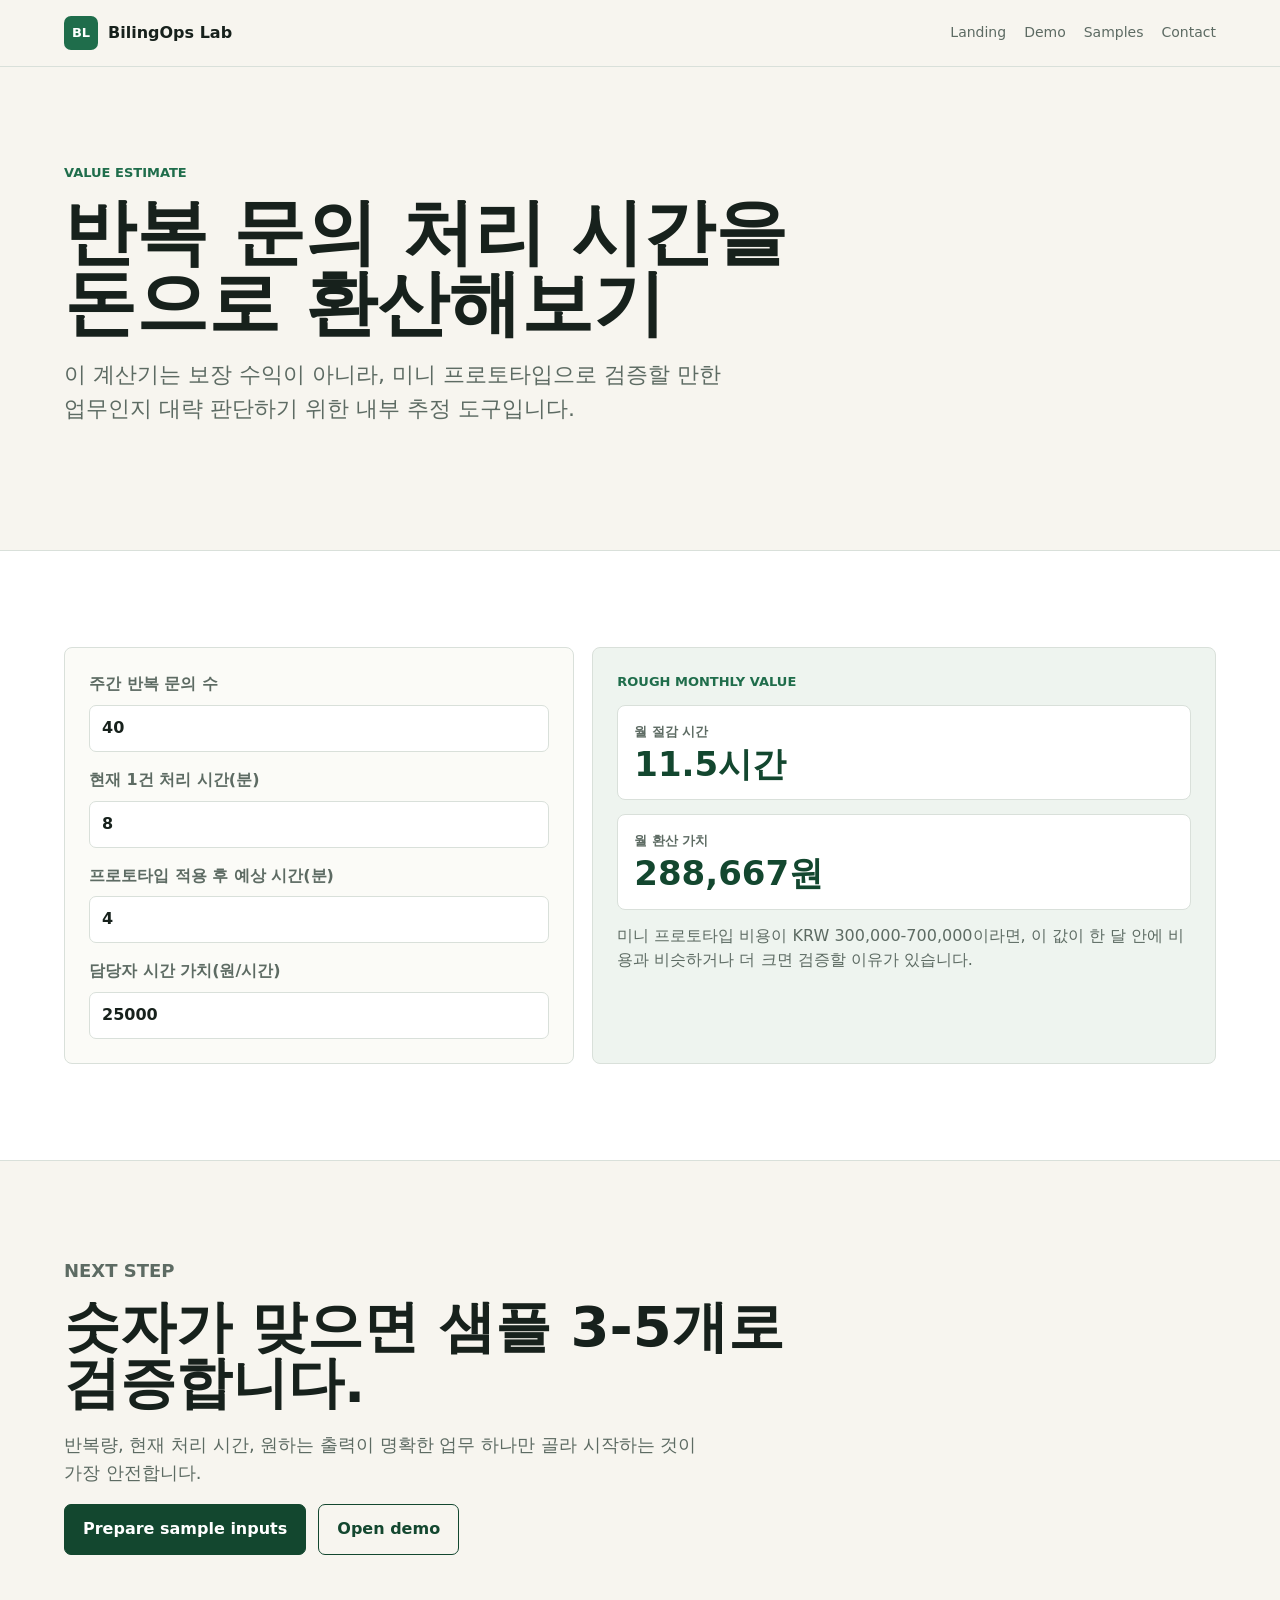
==== calculator.html @ 76c9f226 "Add workflow value calculator" ====
<!doctype html>
<html lang="ko">
  <head>
    <meta charset="utf-8">
    <meta name="viewport" content="width=device-width, initial-scale=1">
    <title>BilingOps Lab | Workflow Value Calculator</title>
    <meta
      name="description"
      content="Estimate the rough monthly value of reducing repeated inquiry handling time with a mini prototype."
    >
    <link rel="stylesheet" href="./styles.css">
  </head>
  <body>
    <header class="topbar">
      <a class="brand" href="./index.html" aria-label="BilingOps Lab home">
        <span class="brand-mark">BL</span>
        <span>BilingOps Lab</span>
      </a>
      <nav aria-label="Primary navigation">
        <a href="./index.html">Landing</a>
        <a href="./demo.html">Demo</a>
        <a href="./intake.html">Samples</a>
        <a href="mailto:dlwlsgh1200@gmail.com">Contact</a>
      </nav>
    </header>

    <main>
      <section class="intake-hero">
        <p class="eyebrow">Value estimate</p>
        <h1><span>반복 문의 처리 시간을</span><span>돈으로 환산해보기</span></h1>
        <p class="lead">
          이 계산기는 보장 수익이 아니라, 미니 프로토타입으로 검증할 만한 업무인지
          대략 판단하기 위한 내부 추정 도구입니다.
        </p>
      </section>

      <section class="calculator-section">
        <div class="calculator-grid">
          <form class="calculator-panel" id="roi-form">
            <label>
              <span>주간 반복 문의 수</span>
              <input id="weekly-volume" type="number" min="1" value="40">
            </label>
            <label>
              <span>현재 1건 처리 시간(분)</span>
              <input id="current-minutes" type="number" min="1" value="8">
            </label>
            <label>
              <span>프로토타입 적용 후 예상 시간(분)</span>
              <input id="new-minutes" type="number" min="0" value="4">
            </label>
            <label>
              <span>담당자 시간 가치(원/시간)</span>
              <input id="hourly-value" type="number" min="0" step="1000" value="25000">
            </label>
          </form>

          <section class="calculator-result" aria-live="polite">
            <p class="example-label">Rough monthly value</p>
            <div class="result-metric">
              <span>월 절감 시간</span>
              <strong id="hours-saved">0시간</strong>
            </div>
            <div class="result-metric">
              <span>월 환산 가치</span>
              <strong id="money-saved">0원</strong>
            </div>
            <p>
              미니 프로토타입 비용이 KRW 300,000-700,000이라면, 이 값이 한 달 안에
              비용과 비슷하거나 더 크면 검증할 이유가 있습니다.
            </p>
          </section>
        </div>
      </section>

      <section class="contact">
        <p class="eyebrow">Next step</p>
        <h2>숫자가 맞으면 샘플 3-5개로 검증합니다.</h2>
        <p>
          반복량, 현재 처리 시간, 원하는 출력이 명확한 업무 하나만 골라 시작하는 것이 가장 안전합니다.
        </p>
        <div class="contact-actions">
          <a class="button primary" href="./intake.html">Prepare sample inputs</a>
          <a class="button secondary" href="./demo.html">Open demo</a>
        </div>
      </section>
    </main>

    <script>
      const fields = {
        volume: document.querySelector("#weekly-volume"),
        current: document.querySelector("#current-minutes"),
        next: document.querySelector("#new-minutes"),
        hourly: document.querySelector("#hourly-value"),
        hours: document.querySelector("#hours-saved"),
        money: document.querySelector("#money-saved")
      };

      const formatter = new Intl.NumberFormat("ko-KR");

      function calculate() {
        const weeklyVolume = Math.max(0, Number(fields.volume.value) || 0);
        const currentMinutes = Math.max(0, Number(fields.current.value) || 0);
        const newMinutes = Math.max(0, Number(fields.next.value) || 0);
        const hourlyValue = Math.max(0, Number(fields.hourly.value) || 0);
        const minutesSaved = Math.max(0, currentMinutes - newMinutes);
        const monthlyHours = weeklyVolume * minutesSaved * 4.33 / 60;
        const monthlyValue = monthlyHours * hourlyValue;

        fields.hours.textContent = `${formatter.format(Math.round(monthlyHours * 10) / 10)}시간`;
        fields.money.textContent = `${formatter.format(Math.round(monthlyValue))}원`;
      }

      Object.values(fields).forEach((field) => {
        if (field instanceof HTMLInputElement) {
          field.addEventListener("input", calculate);
        }
      });
      calculate();
    </script>
  </body>
</html>
---- styles.css ----
:root {
  color-scheme: light;
  --ink: #17211c;
  --muted: #5d6b63;
  --line: #d9e0da;
  --paper: #f7f5ef;
  --white: #ffffff;
  --green: #1f6d4b;
  --green-dark: #13472f;
  --amber: #c37828;
  --blue: #255f85;
  --shadow: 0 18px 60px rgba(23, 33, 28, 0.12);
}

* {
  box-sizing: border-box;
}

html {
  scroll-behavior: smooth;
}

body {
  margin: 0;
  background: var(--paper);
  color: var(--ink);
  font-family: Inter, ui-sans-serif, system-ui, -apple-system, BlinkMacSystemFont, "Segoe UI", sans-serif;
  line-height: 1.55;
  overflow-x: hidden;
}

a {
  color: inherit;
  text-decoration: none;
}

.topbar {
  position: sticky;
  top: 0;
  z-index: 10;
  display: flex;
  align-items: center;
  justify-content: space-between;
  gap: 24px;
  padding: 16px clamp(18px, 5vw, 64px);
  background: rgba(247, 245, 239, 0.92);
  border-bottom: 1px solid var(--line);
  backdrop-filter: blur(16px);
}

.brand {
  display: inline-flex;
  align-items: center;
  gap: 10px;
  font-weight: 800;
}

.brand-mark {
  display: inline-grid;
  width: 34px;
  height: 34px;
  place-items: center;
  background: var(--green);
  color: white;
  font-size: 13px;
  border-radius: 7px;
}

nav {
  display: flex;
  align-items: center;
  gap: 18px;
  color: var(--muted);
  font-size: 14px;
}

nav a:hover {
  color: var(--green-dark);
}

.hero {
  display: grid;
  min-height: calc(100vh - 67px);
  grid-template-columns: minmax(0, 1fr) minmax(360px, 0.85fr);
  gap: clamp(32px, 6vw, 80px);
  align-items: center;
  padding: clamp(64px, 10vw, 120px) clamp(18px, 5vw, 64px) 54px;
}

.hero-copy {
  min-width: 0;
  max-width: 760px;
}

.eyebrow {
  margin: 0 0 14px;
  color: var(--green);
  font-size: 13px;
  font-weight: 800;
  letter-spacing: 0;
  text-transform: uppercase;
}

h1,
h2,
h3,
p {
  margin-top: 0;
}

h1 {
  margin-bottom: 20px;
  font-size: 112px;
  line-height: 0.92;
  letter-spacing: 0;
}

h2 {
  margin-bottom: 20px;
  font-size: 56px;
  line-height: 1;
  letter-spacing: 0;
}

h3 {
  margin-bottom: 10px;
  font-size: 21px;
  line-height: 1.2;
  letter-spacing: 0;
}

.lead {
  max-width: 680px;
  margin-bottom: 28px;
  color: var(--muted);
  font-size: 22px;
  overflow-wrap: break-word;
}

.hero-actions,
.contact-actions,
.contact .button {
  display: inline-flex;
}

.hero-actions,
.contact-actions {
  flex-wrap: wrap;
  gap: 12px;
}

.button {
  min-height: 46px;
  align-items: center;
  justify-content: center;
  padding: 12px 18px;
  border: 1px solid var(--green-dark);
  border-radius: 7px;
  font-weight: 800;
}

.button.primary {
  background: var(--green-dark);
  color: white;
}

.button.secondary {
  background: transparent;
  color: var(--green-dark);
}

.workflow-board {
  min-width: 0;
  width: 100%;
  max-width: 100%;
  padding: clamp(18px, 3vw, 28px);
  background: var(--white);
  border: 1px solid var(--line);
  border-radius: 8px;
  box-shadow: var(--shadow);
  overflow: hidden;
}

.board-header {
  display: flex;
  flex-wrap: wrap;
  justify-content: space-between;
  gap: 18px;
  padding-bottom: 18px;
  border-bottom: 1px solid var(--line);
  color: var(--muted);
  font-size: 14px;
}

.board-header strong {
  color: var(--green);
}

.flow-row {
  display: grid;
  grid-template-columns: 1fr 34px 1fr 34px 1fr;
  align-items: center;
  gap: 10px;
  padding: 28px 0;
}

.node {
  min-width: 0;
  min-height: 148px;
  padding: 18px;
  border: 1px solid var(--line);
  border-radius: 8px;
  background: #fbfbf7;
  color: var(--muted);
  font-size: 15px;
}

.node span {
  display: block;
  margin-bottom: 10px;
  color: var(--ink);
  font-weight: 900;
}

.node.input {
  border-top: 5px solid var(--blue);
}

.node.process {
  border-top: 5px solid var(--amber);
}

.node.review {
  border-top: 5px solid var(--green);
}

.connector {
  height: 2px;
  background: var(--line);
}

.metrics {
  display: grid;
  grid-template-columns: repeat(3, 1fr);
  gap: 10px;
}

.metrics div {
  min-width: 0;
  padding: 14px;
  background: #eef4ef;
  border-radius: 7px;
  color: var(--green-dark);
  font-weight: 900;
}

.metrics span {
  display: block;
  margin-bottom: 4px;
  color: var(--muted);
  font-size: 12px;
  font-weight: 700;
  text-transform: uppercase;
}

.band,
.workflows,
.use-cases,
.example,
.faq,
.calculator-section,
.contact,
.intake-hero {
  padding: clamp(58px, 8vw, 96px) clamp(18px, 5vw, 64px);
}

.band {
  background: var(--white);
  border-block: 1px solid var(--line);
}

.section-heading {
  max-width: 840px;
}

.columns,
.price-grid {
  display: grid;
  grid-template-columns: repeat(3, 1fr);
  gap: 18px;
  margin-top: 30px;
}

.columns article,
.price-grid article {
  padding: 24px;
  background: #fbfbf7;
  border: 1px solid var(--line);
  border-radius: 8px;
}

.columns p,
.price-grid p,
.contact p {
  color: var(--muted);
}

.workflows {
  background: #eef4ef;
}

.use-cases {
  background: #f7f5ef;
}

.example {
  background: var(--white);
  border-block: 1px solid var(--line);
}

.example-grid {
  display: grid;
  grid-template-columns: minmax(0, 0.9fr) minmax(0, 1.1fr);
  gap: 18px;
  margin-top: 30px;
}

.example-grid article {
  min-width: 0;
  padding: 24px;
  border: 1px solid var(--line);
  border-radius: 8px;
}

.example-input {
  background: #fbfbf7;
}

.example-output {
  background: #eef4ef;
}

.example-label {
  margin-bottom: 12px;
  color: var(--green);
  font-size: 13px;
  font-weight: 900;
  text-transform: uppercase;
}

.example-input p:last-child,
.example-output p:last-child {
  margin-bottom: 0;
}

.output-list {
  display: grid;
  gap: 8px;
}

.output-list span {
  min-width: 0;
  padding: 10px 12px;
  background: var(--white);
  border: 1px solid var(--line);
  border-radius: 7px;
  color: var(--green-dark);
  font-weight: 800;
  overflow-wrap: anywhere;
}

.use-case-stack {
  display: grid;
  gap: 14px;
  margin-top: 30px;
}

.use-case {
  display: grid;
  grid-template-columns: 150px minmax(0, 1fr) minmax(260px, 0.7fr);
  gap: 22px;
  align-items: start;
  padding: 24px;
  background: var(--white);
  border: 1px solid var(--line);
  border-radius: 8px;
}

.use-case-label {
  display: inline-flex;
  min-height: 38px;
  align-items: center;
  justify-content: center;
  padding: 8px 10px;
  background: var(--green-dark);
  color: white;
  border-radius: 7px;
  font-size: 13px;
  font-weight: 900;
}

.use-case p {
  margin-bottom: 0;
  color: var(--muted);
}

.use-case ul {
  margin: 0;
  padding-left: 18px;
  color: var(--muted);
}

.use-case li + li {
  margin-top: 6px;
}

.workflow-list {
  display: grid;
  grid-template-columns: repeat(2, 1fr);
  gap: 12px;
  margin-top: 30px;
}

.faq {
  background: #eef4ef;
}

.faq-list {
  display: grid;
  grid-template-columns: repeat(3, 1fr);
  gap: 18px;
  margin-top: 30px;
}

.faq-list article {
  min-width: 0;
  padding: 24px;
  background: var(--white);
  border: 1px solid var(--line);
  border-radius: 8px;
}

.faq-list p {
  margin-bottom: 0;
  color: var(--muted);
}

.calculator-section {
  background: var(--white);
  border-block: 1px solid var(--line);
}

.calculator-grid {
  display: grid;
  grid-template-columns: minmax(0, 0.9fr) minmax(0, 1.1fr);
  gap: 18px;
}

.calculator-panel,
.calculator-result {
  min-width: 0;
  padding: 24px;
  border: 1px solid var(--line);
  border-radius: 8px;
}

.calculator-panel {
  display: grid;
  gap: 16px;
  background: #fbfbf7;
}

.calculator-panel label {
  display: grid;
  gap: 8px;
  color: var(--muted);
  font-weight: 800;
}

.calculator-panel input {
  width: 100%;
  min-height: 46px;
  padding: 10px 12px;
  border: 1px solid var(--line);
  border-radius: 7px;
  background: var(--white);
  color: var(--ink);
  font: inherit;
  font-weight: 800;
}

.calculator-result {
  background: #eef4ef;
}

.result-metric {
  margin-bottom: 14px;
  padding: 16px;
  background: var(--white);
  border: 1px solid var(--line);
  border-radius: 8px;
}

.result-metric span {
  display: block;
  margin-bottom: 4px;
  color: var(--muted);
  font-size: 13px;
  font-weight: 800;
}

.result-metric strong {
  display: block;
  color: var(--green-dark);
  font-size: 34px;
  line-height: 1.1;
  overflow-wrap: anywhere;
}

.calculator-result p:last-child {
  margin-bottom: 0;
  color: var(--muted);
}

.workflow-item {
  display: grid;
  grid-template-columns: 54px 1fr;
  gap: 18px;
  align-items: start;
  padding: 22px;
  background: var(--white);
  border: 1px solid var(--line);
  border-radius: 8px;
}

.workflow-item span {
  display: inline-grid;
  width: 42px;
  height: 42px;
  place-items: center;
  background: var(--blue);
  color: white;
  border-radius: 7px;
  font-weight: 900;
}

.workflow-item p {
  margin-bottom: 0;
}

.price {
  margin-bottom: 12px;
  color: var(--green-dark) !important;
  font-size: 24px;
  font-weight: 900;
}

.contact {
  max-width: 900px;
}

.intake-hero {
  max-width: 980px;
}

.intake-hero h1 {
  max-width: 780px;
  font-size: 72px;
  line-height: 0.98;
  overflow-wrap: anywhere;
}

.intake-hero h1 span {
  display: block;
}

.contact p {
  max-width: 640px;
  font-size: 18px;
}

@media (max-width: 920px) {
  .hero {
    min-height: auto;
    grid-template-columns: 1fr;
    padding-top: 54px;
  }

  .hero > * {
    min-width: 0;
  }

  h1 {
    font-size: 72px;
  }

  .intake-hero h1 {
    font-size: 48px;
  }

  h2 {
    font-size: 44px;
  }

  .columns,
  .price-grid,
  .workflow-list,
  .example-grid,
  .faq-list,
  .calculator-grid,
  .use-case {
    grid-template-columns: 1fr;
  }
}

@media (max-width: 680px) {
  .topbar {
    align-items: flex-start;
    flex-direction: column;
    gap: 12px;
  }

  nav {
    width: 100%;
    flex-wrap: wrap;
    gap: 12px 16px;
  }

  .hero {
    padding-top: 52px;
  }

  .eyebrow {
    font-size: 12px;
    overflow-wrap: anywhere;
  }

  h1 {
    font-size: 48px;
  }

  .intake-hero h1 {
    font-size: 32px;
    line-height: 1.08;
  }

  h2 {
    font-size: 34px;
  }

  .lead {
    font-size: 18px;
    overflow-wrap: anywhere;
  }

  .workflow-board {
    padding: 18px;
  }

  .board-header {
    display: grid;
    grid-template-columns: 1fr;
    gap: 8px;
  }

  .node {
    overflow-wrap: anywhere;
  }

  .flow-row {
    grid-template-columns: 1fr;
  }

  .connector {
    width: 2px;
    height: 22px;
    justify-self: center;
  }

  .metrics {
    grid-template-columns: 1fr;
  }
}

@media (max-width: 520px) {
  .hero-copy,
  .workflow-board {
    max-width: 340px;
  }
}
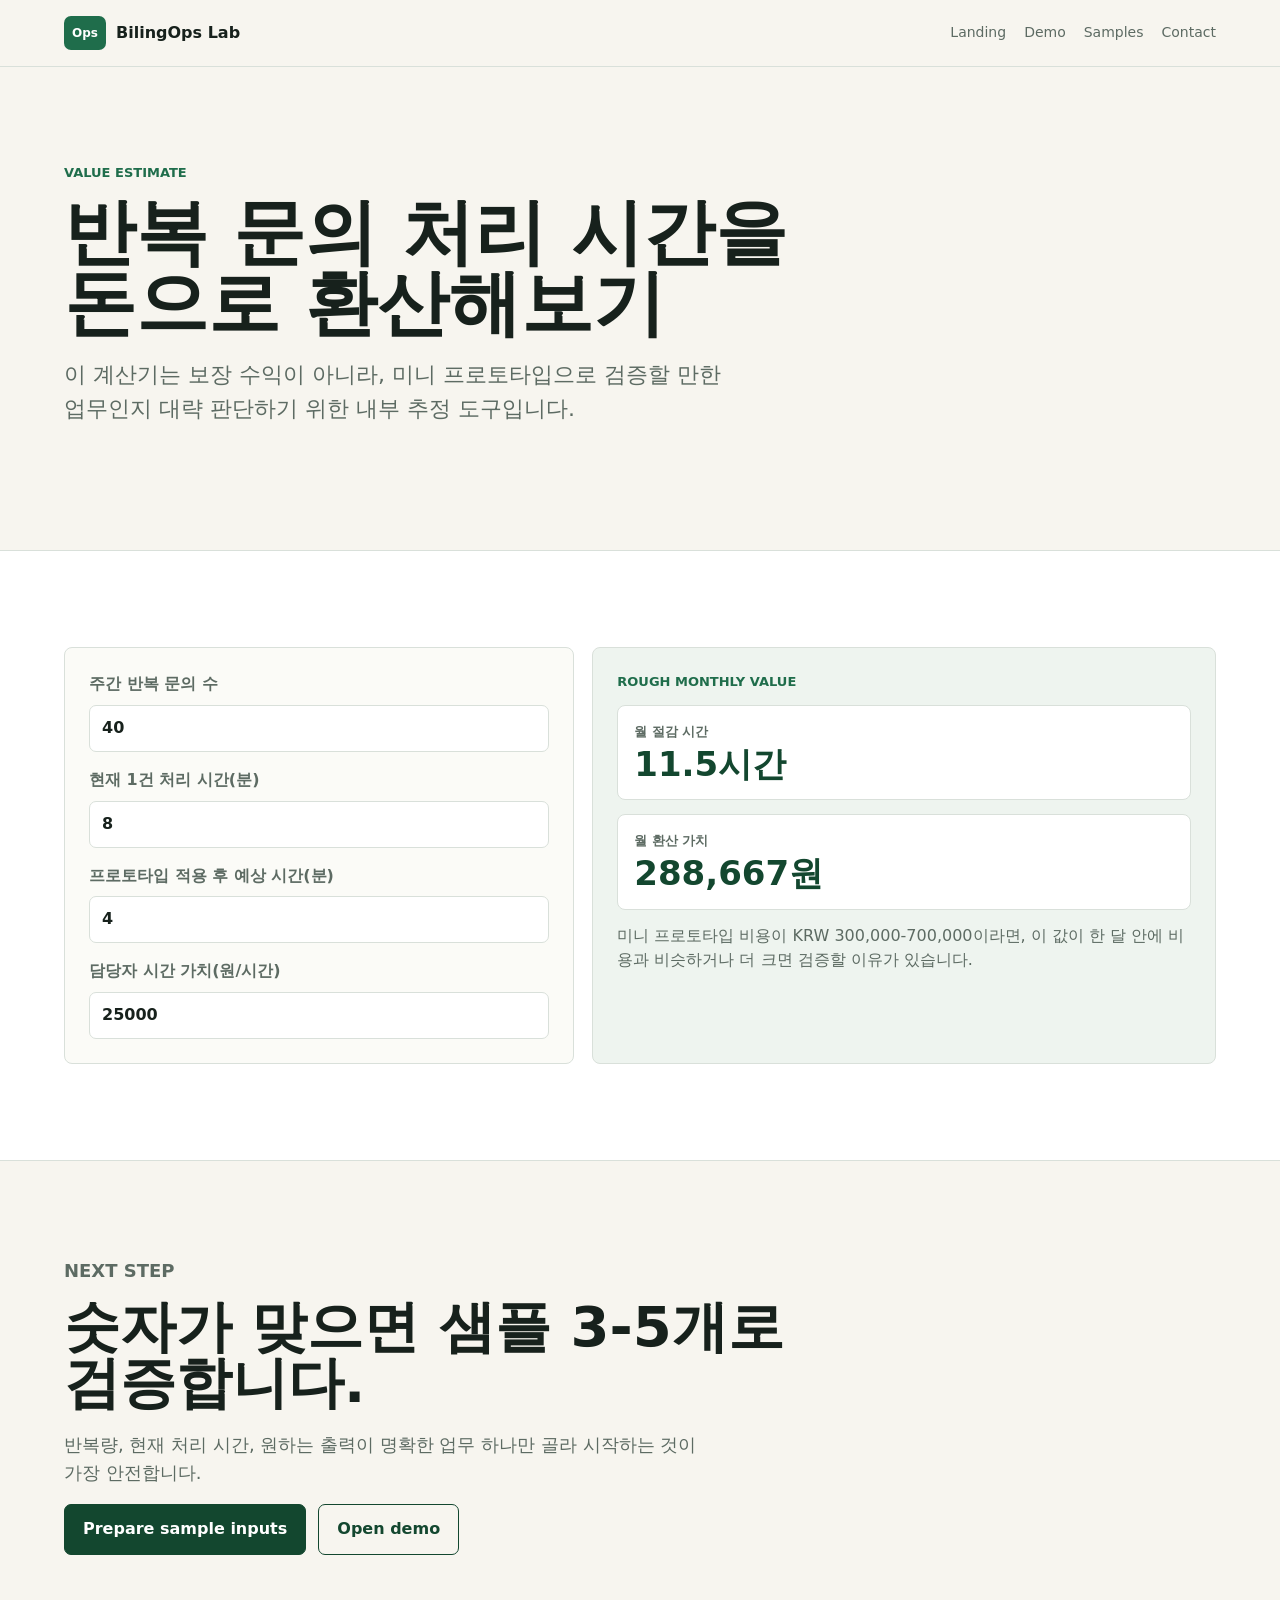
==== commit e051f04d: "Update BilingOps brand mark" ====
--- a/calculator.html
+++ b/calculator.html
@@ -13,7 +13,7 @@
   <body>
     <header class="topbar">
       <a class="brand" href="./index.html" aria-label="BilingOps Lab home">
-        <span class="brand-mark">BL</span>
+        <span class="brand-mark">Ops</span>
         <span>BilingOps Lab</span>
       </a>
       <nav aria-label="Primary navigation">
--- a/styles.css
+++ b/styles.css
@@ -57,12 +57,13 @@
 
 .brand-mark {
   display: inline-grid;
-  width: 34px;
+  width: 42px;
   height: 34px;
   place-items: center;
   background: var(--green);
   color: white;
-  font-size: 13px;
+  font-size: 12px;
+  font-weight: 850;
   border-radius: 7px;
 }
 
